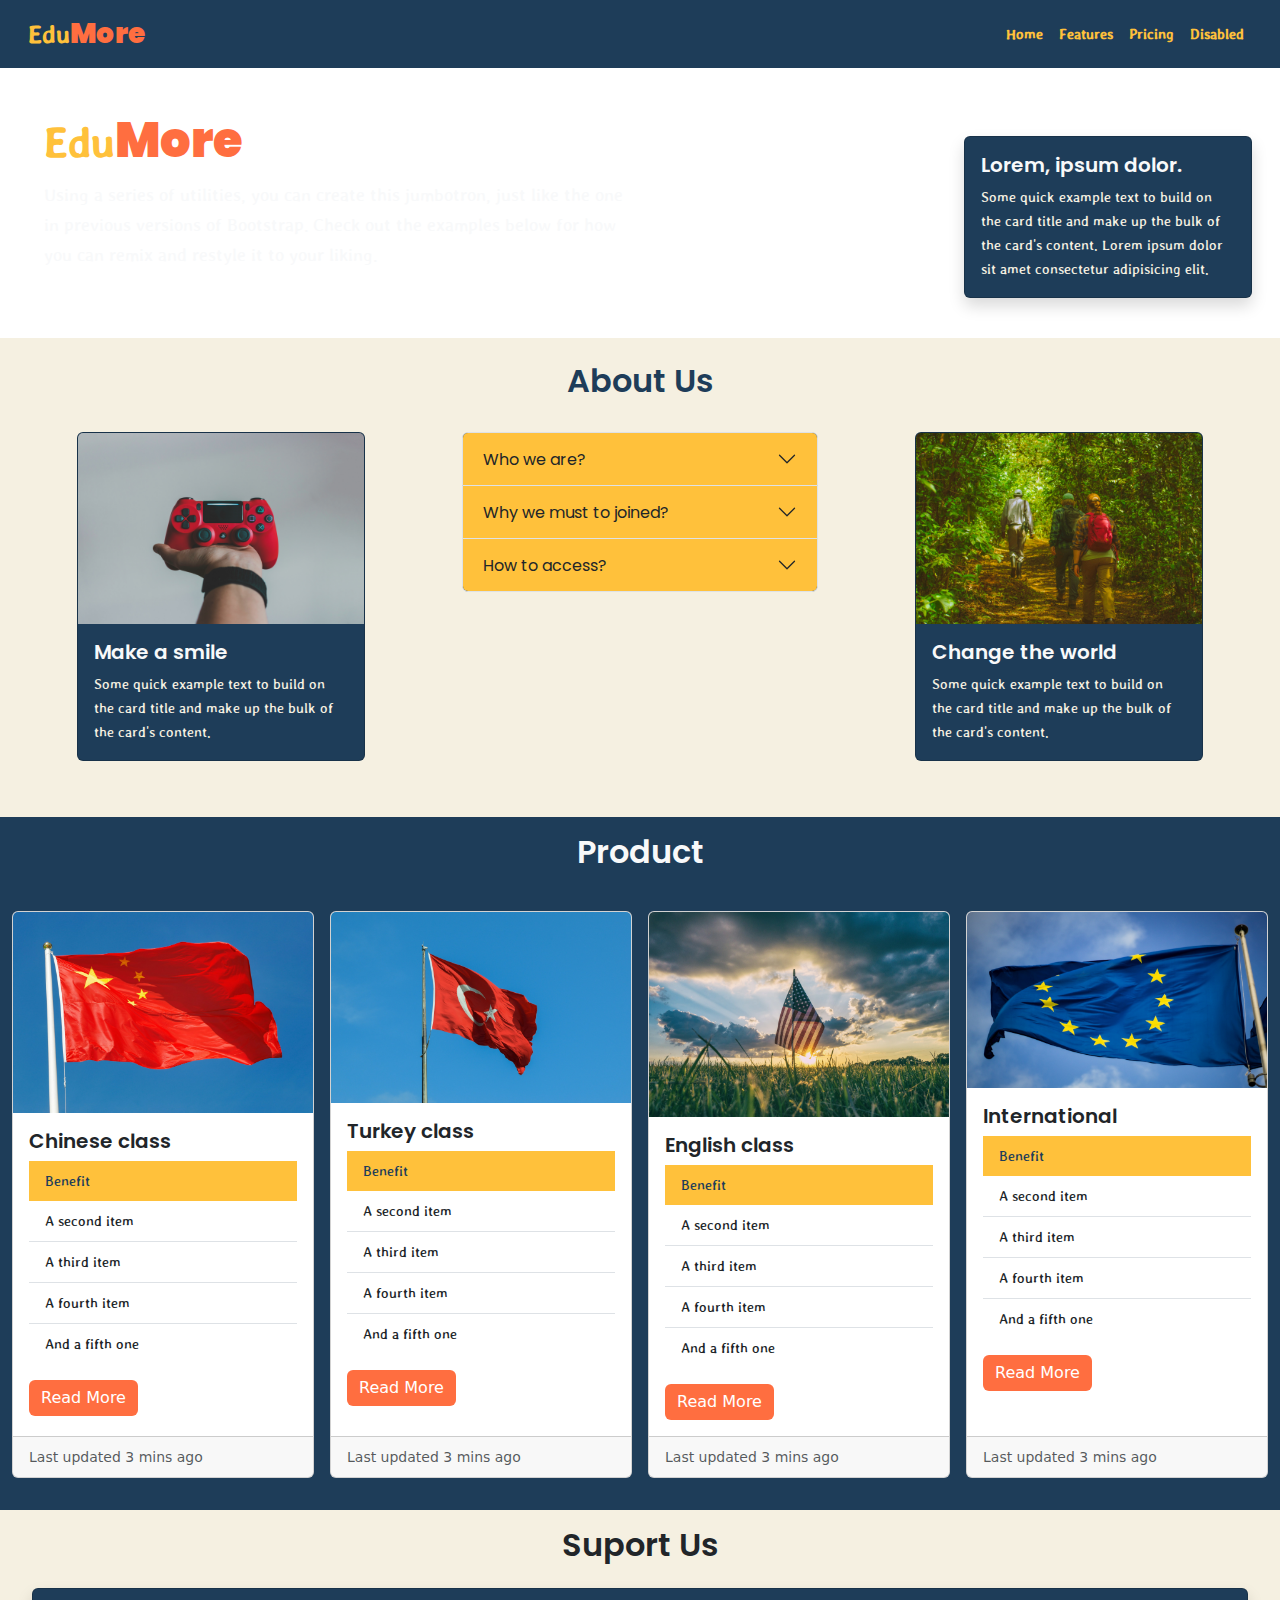
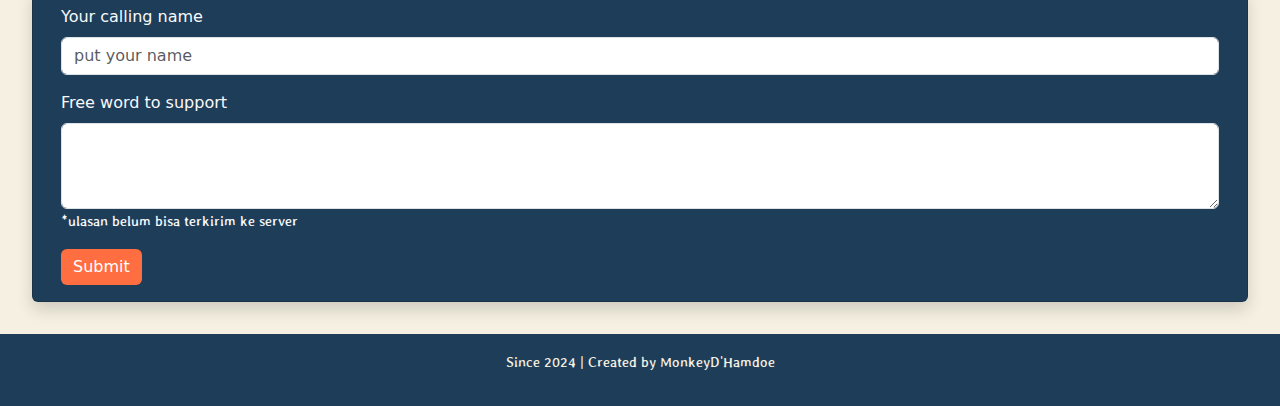
==== index.html @ 5a93ceb5 "edumore" ====
<!doctype html>
<html lang="en">

<head>
  <meta charset="utf-8">
  <meta name="viewport" content="width=device-width, initial-scale=1">
  <title>EduMore</title>
  <!-- Bootstrap Style -->
  <link href="https://cdn.jsdelivr.net/npm/bootstrap@5.3.3/dist/css/bootstrap.min.css" rel="stylesheet"
    integrity="sha384-QWTKZyjpPEjISv5WaRU9OFeRpok6YctnYmDr5pNlyT2bRjXh0JMhjY6hW+ALEwIH" crossorigin="anonymous">
  <!-- Google Fonts -->
  <link rel="preconnect" href="https://fonts.googleapis.com">
  <link rel="preconnect" href="https://fonts.gstatic.com" crossorigin>
  <link
    href="https://fonts.googleapis.com/css2?family=Poppins:ital,wght@0,100;0,200;0,300;0,400;0,500;0,600;0,700;0,800;0,900;1,100;1,200;1,300;1,400;1,500;1,600;1,700;1,800;1,900&family=Stylish&display=swap"
    rel="stylesheet">
  <!-- Edumore Style -->
  <link rel="stylesheet" href="style.css">
</head>

<body>
  <!-- Navbar -->
  <nav class="navbar navbar-expand-lg bg-edu fixed-top">
    <div class="container-fluid mx-3">
      <a class="navbar-brand edu-logo fs-3" href="#">Edu<span class="more">More</span></a>
      <button class="navbar-toggler" type="button" data-bs-toggle="collapse" data-bs-target="#navbarNavAltMarkup"
        aria-controls="navbarNavAltMarkup" aria-expanded="false" aria-label="Toggle navigation">
        <span class="navbar-toggler-icon"></span>
      </button>
      <div class="collapse navbar-collapse" id="navbarNavAltMarkup">
        <div class="navbar-nav ms-auto">
          <a class="nav-link" href="#">Home</a>
          <a class="nav-link" href="#">Features</a>
          <a class="nav-link" href="#">Pricing</a>
          <a class="nav-link" href="#">Disabled</a>
        </div>
      </div>
    </div>
  </nav>
  <!-- Last Navbar -->

  <!-- Hero -->
  <section id="hero" class="hero">
    <div class="p-3">
      <div class="container-fluid pt-4 my-4">
        <div class="row pt-5">
          <div class="col ms-3">
            <h1 class="display-5 edu-logo">Edu<span class="more">More</span></h1>
            <p class="fs-5 text-light ">Using a series of utilities, you can create this jumbotron, just like the one in
              previous versions of Bootstrap. Check out the examples below for how you can remix and restyle it to your
              liking.
            </p>
          </div>
          <div class="col">
            <div class="card ms-auto mt-4 bg-edu shadow" style="width: 18rem;">
              <div class="card-body text-light">
                <h5 class="card-title">Lorem, ipsum dolor.</h5>
                <p class="card-text">Some quick example text to build on the card title and make up the bulk of the
                  card's content. Lorem ipsum dolor sit amet consectetur adipisicing elit.</p>
              </div>
            </div>
          </div>
        </div>
      </div>
    </div>
  </section>
  <!-- Last Hero -->

  <!-- About -->
  <section id="about" class="about">
    <main class="container-fluid p-4">
      <div class="row">
        <h2 class="text-center">About Us</h2>
      </div>
      <div class="row mt-2 pb-3">
        <div class="col my-3">
          <div class="card bg-edu text-light m-auto" style="width: 18rem;">
            <img src="image/games.jpg" class="card-img-top" alt="...">
            <div class="card-body">
              <h5 class="card-title">Make a smile</h5>
              <p class="card-text">Some quick example text to build on the card title and make up the bulk of the card's
                content.</p>
            </div>
          </div>
        </div>
        <div class="col my-3">
          <div class="accordion m-auto" id="accordionFlushExample">
            <div class="accordion-item bg-edu text-light">
              <h2 class="accordion-header">
                <button class="accordion-button btn-warning collapsed" type="button" data-bs-toggle="collapse"
                  data-bs-target="#flush-collapseOne" aria-expanded="false" aria-controls="flush-collapseOne">
                  Who we are?
                </button>
              </h2>
              <div id="flush-collapseOne" class="accordion-collapse collapse" data-bs-parent="#accordionFlushExample">
                <div class="accordion-body text-cont">Placeholder content for this accordion, which is intended to
                  demonstrate the
                  <code>.accordion-flush</code> class. This is the first item's accordion body.
                </div>
              </div>
            </div>
            <div class="accordion-item bg-edu text-light">
              <h2 class="accordion-header">
                <button class="accordion-button btn-warning collapsed" type="button" data-bs-toggle="collapse"
                  data-bs-target="#flush-collapseTwo" aria-expanded="false" aria-controls="flush-collapseTwo">
                  Why we must to joined?
                </button>
              </h2>
              <div id="flush-collapseTwo" class="accordion-collapse collapse" data-bs-parent="#accordionFlushExample">
                <div class="accordion-body text-cont">Placeholder content for this accordion, which is intended to
                  demonstrate the
                  <code>.accordion-flush</code> class. This is the second item's accordion body. Let's imagine this
                  being
                  filled with some actual content.
                </div>
              </div>
            </div>
            <div class="accordion-item bg-edu text-light">
              <h2 class="accordion-header">
                <button class="accordion-button btn-warning collapsed" type="button" data-bs-toggle="collapse"
                  data-bs-target="#flush-collapseThree" aria-expanded="false" aria-controls="flush-collapseThree">
                  How to access?
                </button>
              </h2>
              <div id="flush-collapseThree" class="accordion-collapse collapse" data-bs-parent="#accordionFlushExample">
                <div class="accordion-body text-cont">Placeholder content for this accordion, which is intended to
                  demonstrate the
                  <code>.accordion-flush</code> class. This is the third item's accordion body.
                </div>
              </div>
            </div>
          </div>
        </div>
        <div class="col my-3">
          <div class="card bg-edu text-light m-auto" style="width: 18rem;">
            <img src="image/hiking.jpg" class="card-img-top" alt="...">
            <div class="card-body">
              <h5 class="card-title">Change the world</h5>
              <p class="card-text">Some quick example text to build on the card title and make up the bulk of the card's
                content.</p>
            </div>
          </div>
        </div>
      </div>
    </main>
  </section>
  <!-- Last About -->

  <!-- Product -->
  <section id="product" class="product bg-edu">
    <main class="container-fluid py-3">
      <div class="row">
        <h2 class="text-center text-light">Product</h2>
      </div>
      <div class="row my-3 row-cols-1 row-cols-md-4 g-3">
        <div class="col">
          <div class="card h-100">
            <img src="image/flag/china.jpg" class="card-img-top" alt="">
            <div class="card-body">
              <h5 class="card-title">Chinese class</h5>
              <ul class="list-group list-group-flush">
                <li class="list-group-item active" aria-current="true">Benefit</li>
                <li class="list-group-item">A second item</li>
                <li class="list-group-item">A third item</li>
                <li class="list-group-item">A fourth item</li>
                <li class="list-group-item">And a fifth one</li>
              </ul>
              <button type="button" class="btn btn-primary mt-3">Read More</button>
            </div>
            <div class="card-footer">
              <small class="text-body-secondary">Last updated 3 mins ago</small>
            </div>
          </div>
        </div>
        <div class="col">
          <div class="card h-100">
            <img src="image/flag/turk.jpg" class="card-img-top" alt="">
            <div class="card-body">
              <h5 class="card-title">Turkey class</h5>
              <ul class="list-group list-group-flush">
                <li class="list-group-item active" aria-current="true">Benefit</li>
                <li class="list-group-item">A second item</li>
                <li class="list-group-item">A third item</li>
                <li class="list-group-item">A fourth item</li>
                <li class="list-group-item">And a fifth one</li>
              </ul>
              <button type="button" class="btn btn-primary mt-3">Read More</button>
            </div>
            <div class="card-footer">
              <small class="text-body-secondary">Last updated 3 mins ago</small>
            </div>
          </div>
        </div>
        <div class="col">
          <div class="card h-100">
            <img src="image/flag/usa.jpg" class="card-img-top" alt="">
            <div class="card-body">
              <h5 class="card-title">English class</h5>
              <ul class="list-group list-group-flush">
                <li class="list-group-item active" aria-current="true">Benefit</li>
                <li class="list-group-item">A second item</li>
                <li class="list-group-item">A third item</li>
                <li class="list-group-item">A fourth item</li>
                <li class="list-group-item">And a fifth one</li>
              </ul>
              <button type="button" class="btn btn-primary mt-3">Read More</button>
            </div>
            <div class="card-footer">
              <small class="text-body-secondary">Last updated 3 mins ago</small>
            </div>
          </div>
        </div>
        <div class="col">
          <div class="card h-100">
            <img src="image/flag/pbb.jpg" class="card-img-top" alt="">
            <div class="card-body">
              <h5 class="card-title">International</h5>
              <ul class="list-group list-group-flush">
                <li class="list-group-item active" aria-current="true">Benefit</li>
                <li class="list-group-item">A second item</li>
                <li class="list-group-item">A third item</li>
                <li class="list-group-item">A fourth item</li>
                <li class="list-group-item">And a fifth one</li>
              </ul>
              <button type="button" class="btn btn-primary mt-3">Read More</button>
            </div>
            <div class="card-footer">
              <small class="text-body-secondary">Last updated 3 mins ago</small>
            </div>
          </div>
        </div>
      </div>
    </main>
  </section>
  <!-- Last Product -->
  <!-- Suport -->
  <section id="suport" class="suport">
    <main class="container-fluid py-3">
      <div class="row">
        <h2 class="text-center">Suport Us</h2>
      </div>
      <div class="row my-3">
        <div class="card m-auto shadow bg-edu">
          <div class="card-body ">
            <div class="mb-3">
              <label for="exampleFormControlInput1" class="form-label text-light">Your calling name</label>
              <input type="name" class="form-control" id="exampleFormControlInput1" placeholder="put your name">
            </div>
            <div class="mb-3">
              <label for="exampleFormControlTextarea1" class="form-label text-light">Free word to support</label>
              <textarea class="form-control" id="exampleFormControlTextarea1" rows="3"></textarea>
              <p class="text-light">*ulasan belum bisa terkirim ke server</p>
            </div>
            <!-- Button trigger modal -->
            <button type="button" class="btn btn-primary" data-bs-toggle="modal" data-bs-target="#staticBackdrop">
              Submit
            </button>

            <!-- Modal -->
            <div class="modal fade" id="staticBackdrop" data-bs-backdrop="static" data-bs-keyboard="false" tabindex="-1"
              aria-labelledby="staticBackdropLabel" aria-hidden="true">
              <div class="modal-dialog">
                <div class="modal-content">
                  <div class="modal-header bg-edu text-light">
                    <h1 class="modal-title fs-5" id="staticBackdropLabel">Thankyou for support</h1>
                  </div>
                  <div class="modal-body">
                    Lorem ipsum dolor sit amet, consectetur adipisicing elit. Modi itaque expedita labore quas
                    consectetur doloremque totam quae ad fugiat, eos obcaecati alias? Ut quos voluptatem perferendis
                    accusantium debitis quae fugit?
                  </div>
                  <div class="modal-footer">
                    <button type="button" class="btn btn-secondary" data-bs-dismiss="modal">Close</button>
                    <!-- <a href="hasna.html"><button type="button" class="btn btn-primary">I'm Hasna</button></a> -->

                  </div>
                </div>
              </div>
            </div>
          </div>
        </div>
      </div>
    </main>
  </section>
  <!-- Last Suport -->
  <!-- Footer -->
  <footer class="bg-edu">
    <div class="container-fluid py-3">
      <div class="row">
        <p class="text-center">Since 2024 | Created by <a href="https://monkeydehamdoe.github.io/">MonkeyD'Hamdoe</a>
        </p>
      </div>
    </div>
  </footer>
  <!-- Last Footer -->
  <script src="https://cdn.jsdelivr.net/npm/bootstrap@5.3.3/dist/js/bootstrap.bundle.min.js"
    integrity="sha384-YvpcrYf0tY3lHB60NNkmXc5s9fDVZLESaAA55NDzOxhy9GkcIdslK1eN7N6jIeHz"
    crossorigin="anonymous"></script>
</body>

</html>
---- style.css ----
:root {
  --dark: #1e3d59;
  --primary: #ff6e40;
  --friend: #ffc13b;
  --light: #f5f0e1;
}

/* Utility */
h1,
h2,
h3,
h4,
h5 {
  font-family: "Poppins", sans-serif;
  font-weight: 600;
  font-style: normal;
}

p,
.text-cont,
ul,
.suport .modal-body {
  font-family: "Stylish", serif;
  font-weight: 400;
  font-style: normal;
}

.btn-primary {
  background-color: var(--primary);
  border: var(--primary);
}

.btn-primary:hover {
  background-color: var(--friend);
  border: var(--friend);
}

.btn-warning {
  background-color: var(--friend);
}

.btn-warning:hover {
  background-color: var(--primary);
  border: var(--primary);
}

.text-light {
  color: var(--light);
}

/* Navbar */
.edu-logo {
  font-family: "Stylish", serif;
  font-weight: 800;
  font-style: normal;
  color: var(--friend);

}

.more {
  font-family: "Poppins", sans-serif;
  font-weight: 900;
  font-style: normal;
  color: var(--primary);
}

.navbar-brand:hover {
  color: var(--friend);
}

.bg-edu {
  background-color: var(--dark);
}

.nav-link {
  color: var(--friend);
  font-family: "Stylish", serif;
  font-weight: 800;
  font-style: normal;
}

.nav-link:hover {
  color: var(--primary);
}

/* Hero */
.hero {
  background-image: url(image/sudo.jpg);
  background-position: center;
  background-size: cover;
}


/* About */
.about {
  background-color: var(--light);
}

.accordion {
  width: 90%;
}

.accordion-button:active {
  background-color: var(--friend);
}

.about h2 {
  color: var(--dark);

}

/* Product */
.product .active {
  background-color: var(--friend);
  border: var(--friend);
  color: #1e3d59;
}

/* Suport */
.suport {
  background-color: var(--light);
}

.suport .card {
  width: 95%;
}

.suport .modal-body {
  background-color: var(--light);
}

.suport .modal-footer .btn-primary {
  background-color: var(--dark);
  color: var(--light);
}

.suport .modal-footer .btn-primary:hover {
  background-color: #29567d;
  color: var(--light);
}

.suport .modal-footer {
  background-color: var(--primary);
}

/* Footer */
footer a,
p {
  text-decoration: none;
  color: var(--light);
}

footer a:hover {
  color: var(--friend);
}
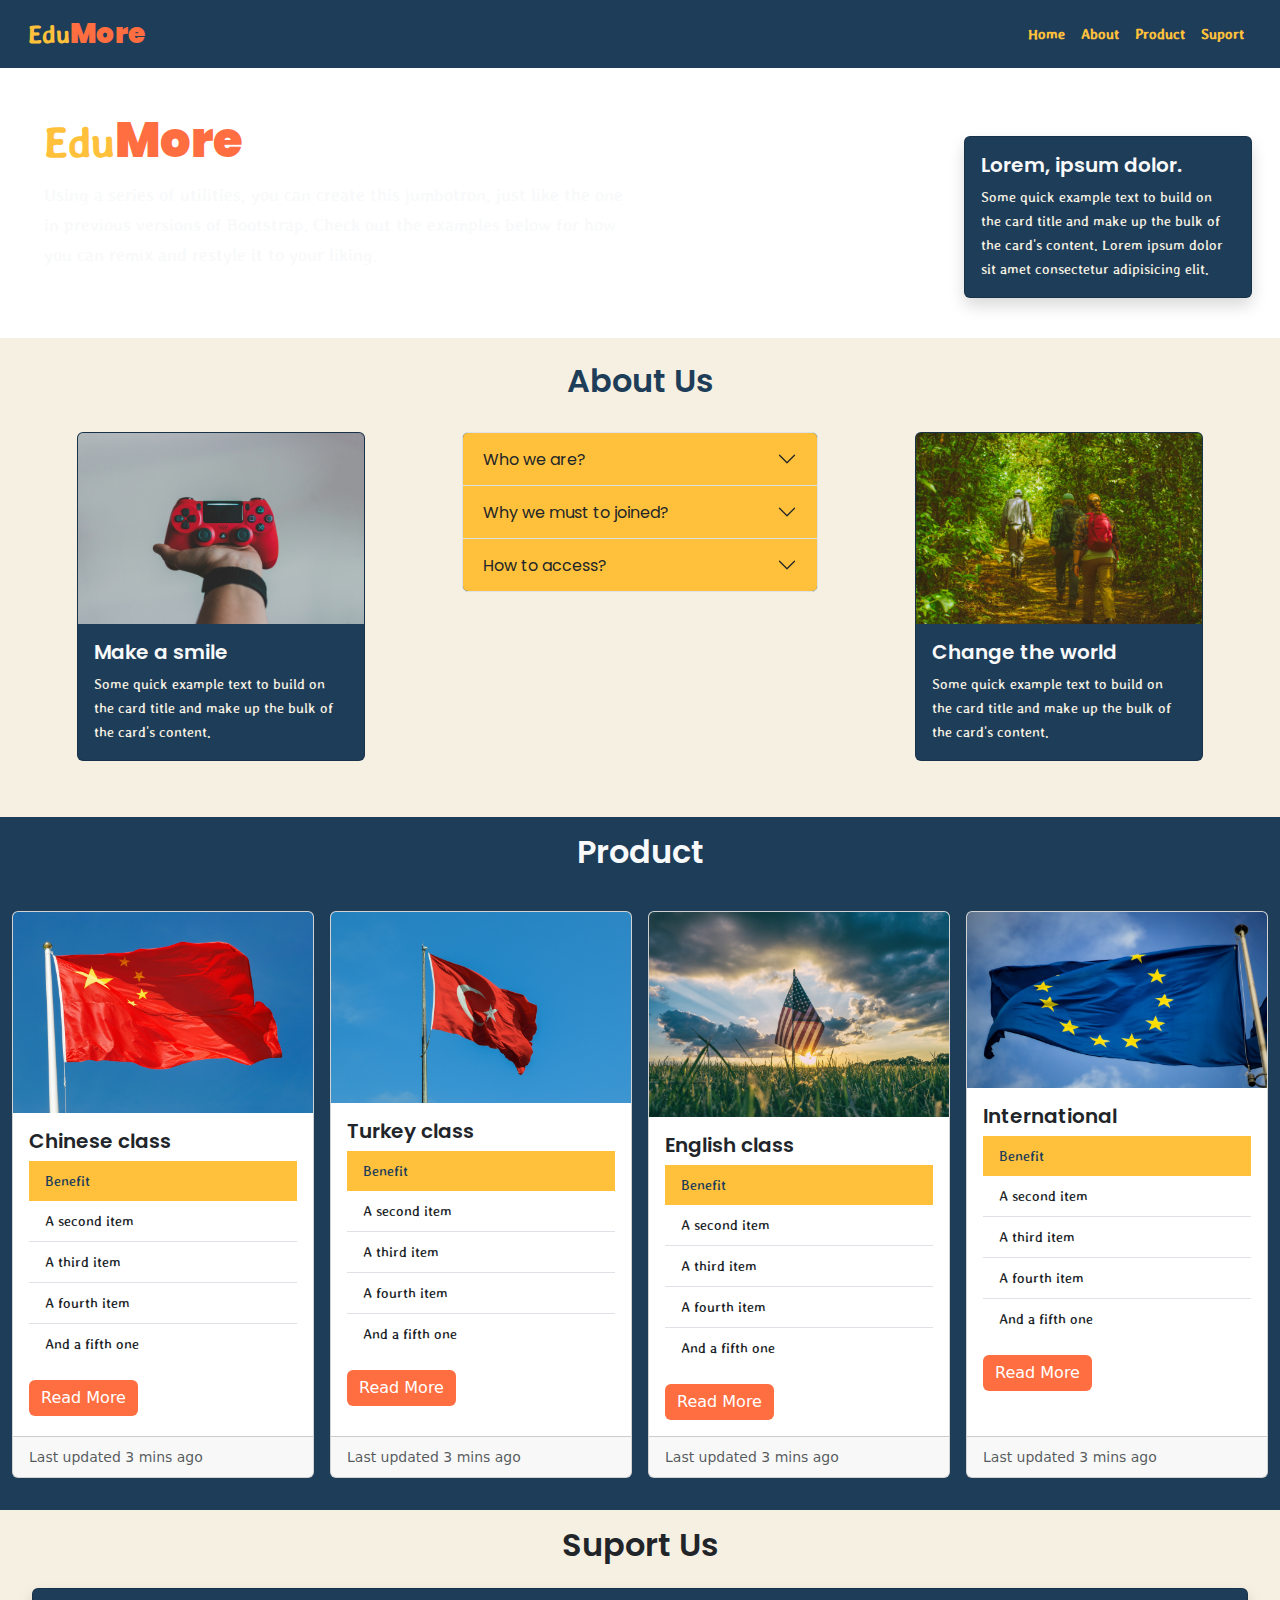
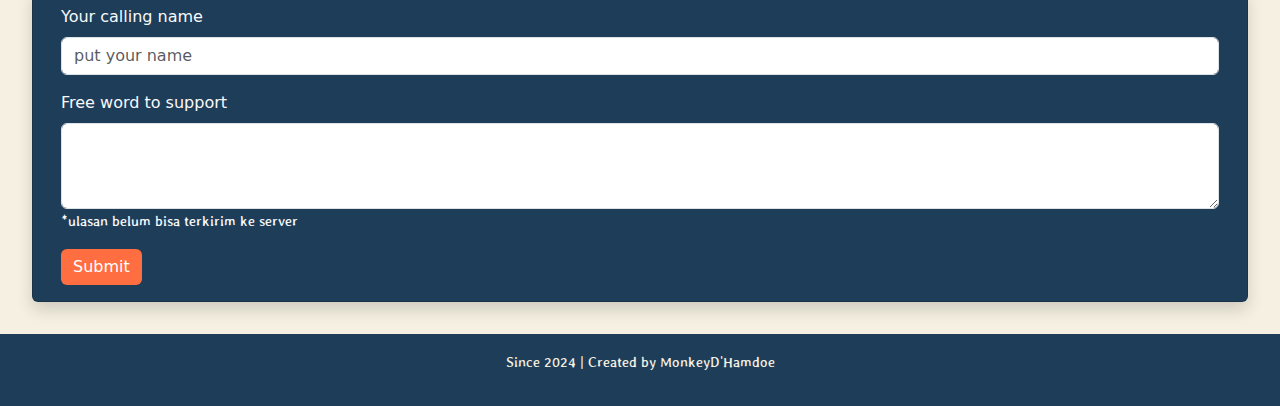
==== commit 37eb4638: "link dash" ====
--- a/index.html
+++ b/index.html
@@ -29,16 +29,15 @@
       </button>
       <div class="collapse navbar-collapse" id="navbarNavAltMarkup">
         <div class="navbar-nav ms-auto">
-          <a class="nav-link" href="#">Home</a>
-          <a class="nav-link" href="#">Features</a>
-          <a class="nav-link" href="#">Pricing</a>
-          <a class="nav-link" href="#">Disabled</a>
+          <a class="nav-link" href="#hero">Home</a>
+          <a class="nav-link" href="#about">About</a>
+          <a class="nav-link" href="#product">Product</a>
+          <a class="nav-link" href="#suport">Suport</a>
         </div>
       </div>
     </div>
   </nav>
   <!-- Last Navbar -->
-
   <!-- Hero -->
   <section id="hero" class="hero">
     <div class="p-3">
@@ -65,7 +64,6 @@
     </div>
   </section>
   <!-- Last Hero -->
-
   <!-- About -->
   <section id="about" class="about">
     <main class="container-fluid p-4">
@@ -145,7 +143,6 @@
     </main>
   </section>
   <!-- Last About -->
-
   <!-- Product -->
   <section id="product" class="product bg-edu">
     <main class="container-fluid py-3">
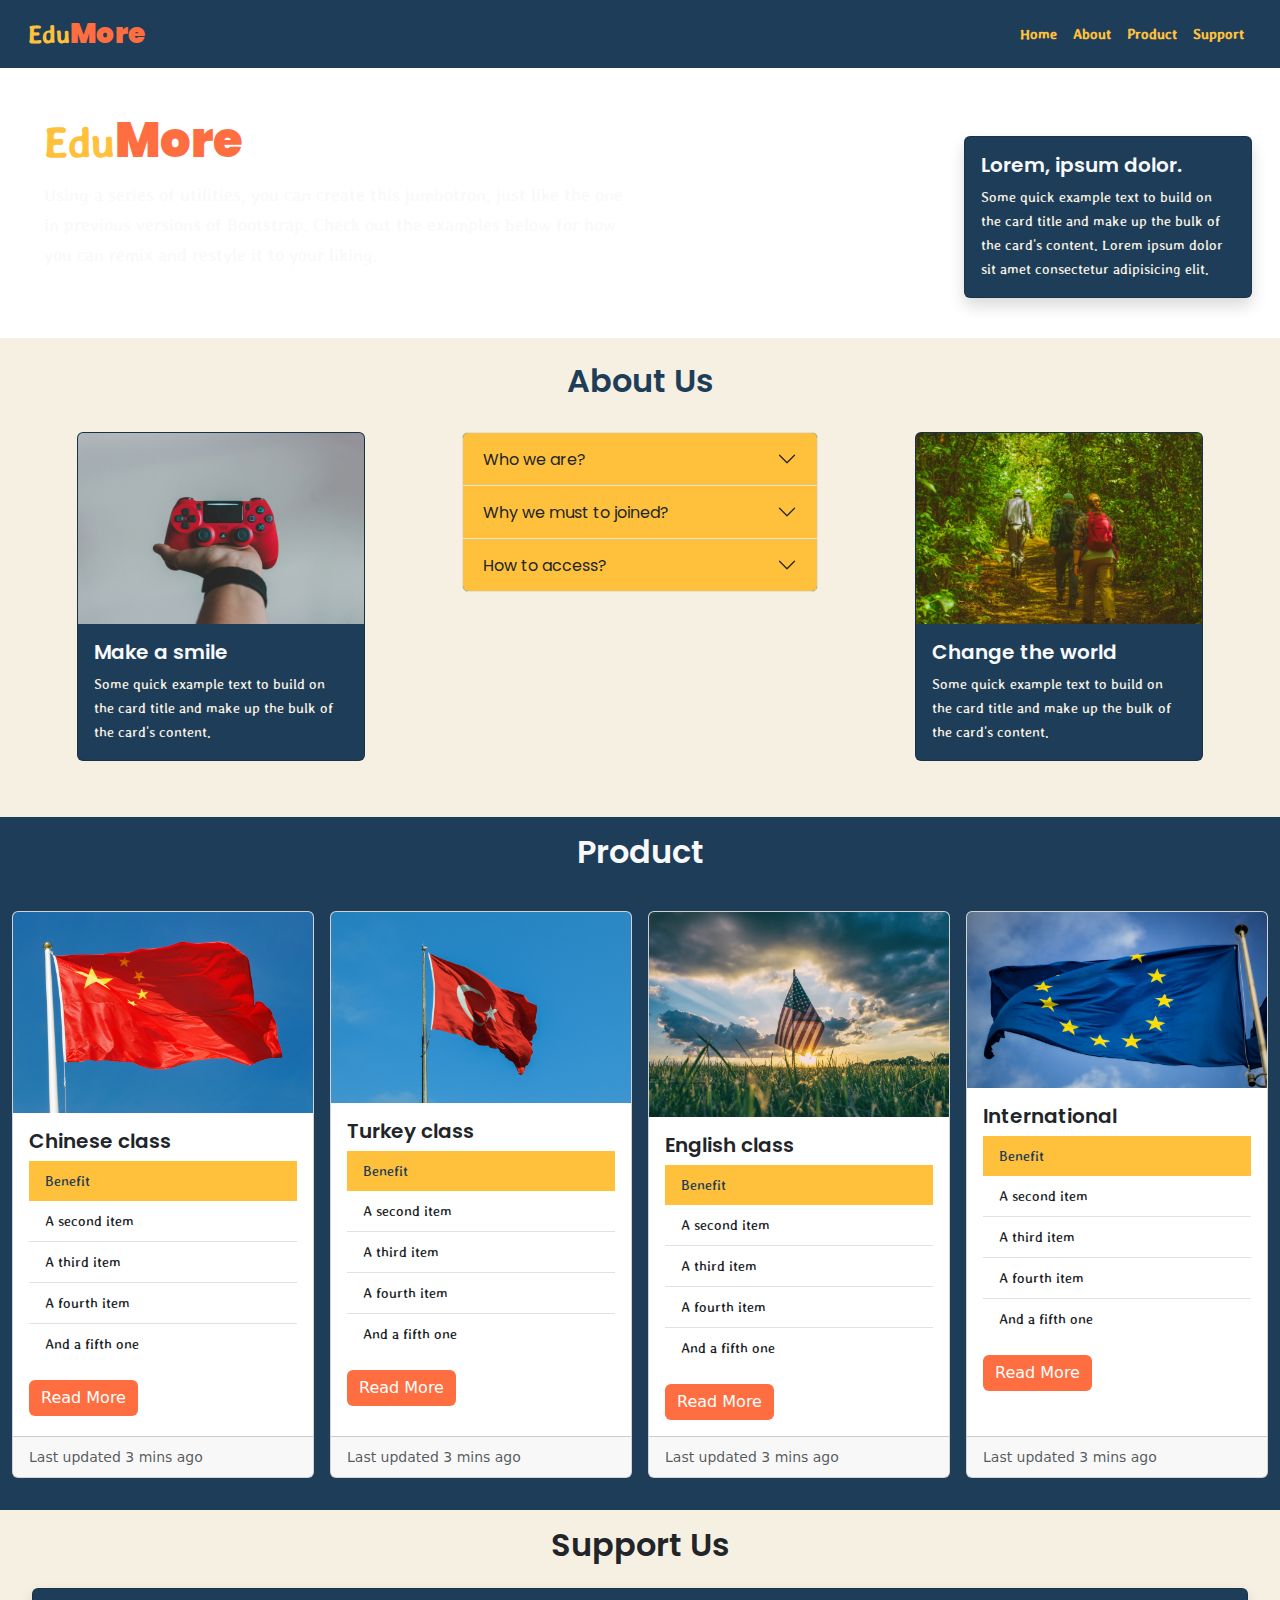
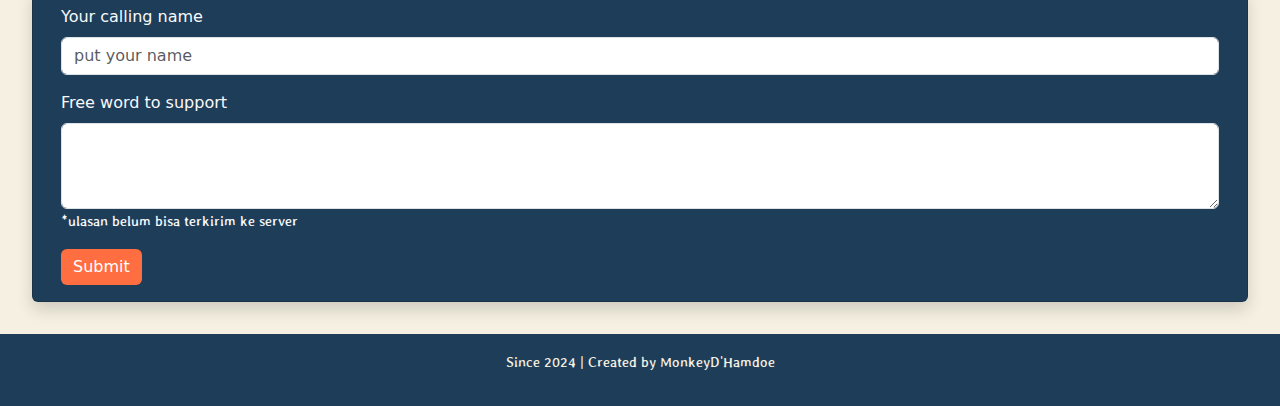
==== commit 843a9d6f: "ada yang baru" ====
--- a/index.html
+++ b/index.html
@@ -6,8 +6,10 @@
   <meta name="viewport" content="width=device-width, initial-scale=1">
   <title>EduMore</title>
   <!-- Bootstrap Style -->
-  <link href="https://cdn.jsdelivr.net/npm/bootstrap@5.3.3/dist/css/bootstrap.min.css" rel="stylesheet"
-    integrity="sha384-QWTKZyjpPEjISv5WaRU9OFeRpok6YctnYmDr5pNlyT2bRjXh0JMhjY6hW+ALEwIH" crossorigin="anonymous">
+  <!-- <link href="https://cdn.jsdelivr.net/npm/bootstrap@5.3.3/dist/css/bootstrap.min.css" rel="stylesheet"
+    integrity="sha384-QWTKZyjpPEjISv5WaRU9OFeRpok6YctnYmDr5pNlyT2bRjXh0JMhjY6hW+ALEwIH" crossorigin="anonymous"> -->
+  <link rel="stylesheet" href="bootstrap-5.3.3-dist/css/bootstrap.css">
+  <link rel="stylesheet" href="bootstrap-5.3.3-dist/css/bootstrap.min.css">
   <!-- Google Fonts -->
   <link rel="preconnect" href="https://fonts.googleapis.com">
   <link rel="preconnect" href="https://fonts.gstatic.com" crossorigin>
@@ -32,7 +34,7 @@
           <a class="nav-link" href="#hero">Home</a>
           <a class="nav-link" href="#about">About</a>
           <a class="nav-link" href="#product">Product</a>
-          <a class="nav-link" href="#suport">Suport</a>
+          <a class="nav-link" href="#suport">Support</a>
         </div>
       </div>
     </div>
@@ -234,7 +236,7 @@
   <section id="suport" class="suport">
     <main class="container-fluid py-3">
       <div class="row">
-        <h2 class="text-center">Suport Us</h2>
+        <h2 class="text-center">Support Us</h2>
       </div>
       <div class="row my-3">
         <div class="card m-auto shadow bg-edu">
@@ -268,7 +270,7 @@
                   </div>
                   <div class="modal-footer">
                     <button type="button" class="btn btn-secondary" data-bs-dismiss="modal">Close</button>
-                    <!-- <a href="hasna.html"><button type="button" class="btn btn-primary">I'm Hasna</button></a> -->
+                    <a href="hasna/index.html"><button type="button" class="btn btn-primary">I'm Hasna</button></a>
 
                   </div>
                 </div>
@@ -290,9 +292,10 @@
     </div>
   </footer>
   <!-- Last Footer -->
-  <script src="https://cdn.jsdelivr.net/npm/bootstrap@5.3.3/dist/js/bootstrap.bundle.min.js"
+  <!-- <script src="https://cdn.jsdelivr.net/npm/bootstrap@5.3.3/dist/js/bootstrap.bundle.min.js"
     integrity="sha384-YvpcrYf0tY3lHB60NNkmXc5s9fDVZLESaAA55NDzOxhy9GkcIdslK1eN7N6jIeHz"
-    crossorigin="anonymous"></script>
+    crossorigin="anonymous"></script> -->
+  <script src="bootstrap-5.3.3-dist/js/bootstrap.js"></script>
 </body>
 
 </html>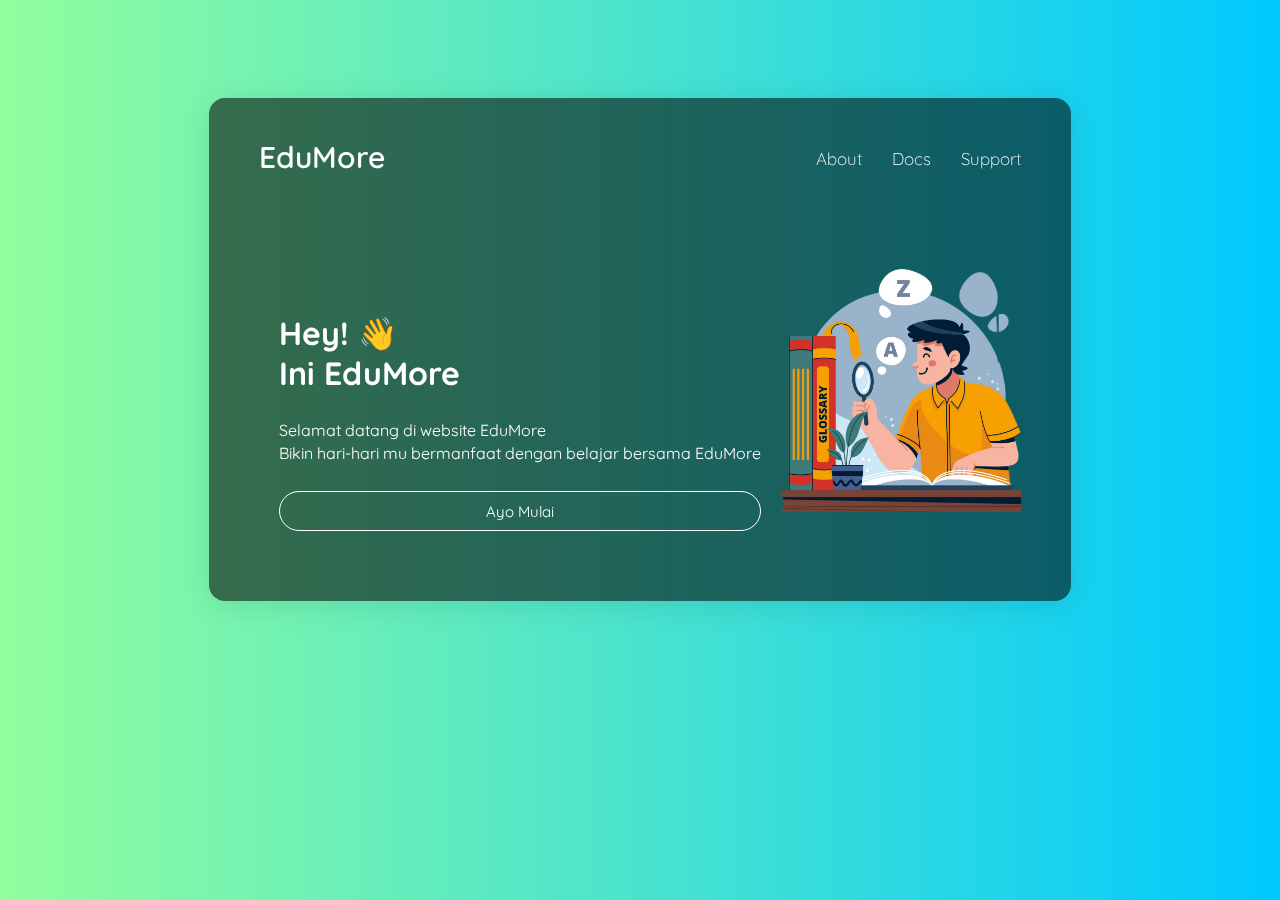
==== commit 8724addc: "new style" ====
--- a/index.html
+++ b/index.html
@@ -1,301 +1,37 @@
-<!doctype html>
+<!DOCTYPE html>
 <html lang="en">
+<head>
+  <meta charset="UTF-8">
+  <meta name="viewport" content="width=device-width, initial-scale=1.0">
 
-<head>
-  <meta charset="utf-8">
-  <meta name="viewport" content="width=device-width, initial-scale=1">
-  <title>EduMore</title>
-  <!-- Bootstrap Style -->
-  <!-- <link href="https://cdn.jsdelivr.net/npm/bootstrap@5.3.3/dist/css/bootstrap.min.css" rel="stylesheet"
-    integrity="sha384-QWTKZyjpPEjISv5WaRU9OFeRpok6YctnYmDr5pNlyT2bRjXh0JMhjY6hW+ALEwIH" crossorigin="anonymous"> -->
-  <link rel="stylesheet" href="bootstrap-5.3.3-dist/css/bootstrap.css">
-  <link rel="stylesheet" href="bootstrap-5.3.3-dist/css/bootstrap.min.css">
-  <!-- Google Fonts -->
-  <link rel="preconnect" href="https://fonts.googleapis.com">
-  <link rel="preconnect" href="https://fonts.gstatic.com" crossorigin>
-  <link
-    href="https://fonts.googleapis.com/css2?family=Poppins:ital,wght@0,100;0,200;0,300;0,400;0,500;0,600;0,700;0,800;0,900;1,100;1,200;1,300;1,400;1,500;1,600;1,700;1,800;1,900&family=Stylish&display=swap"
-    rel="stylesheet">
-  <!-- Edumore Style -->
+  <!-- My CSS -->
   <link rel="stylesheet" href="style.css">
+  <title>Testtimoni</title>
 </head>
-
 <body>
-  <!-- Navbar -->
-  <nav class="navbar navbar-expand-lg bg-edu fixed-top">
-    <div class="container-fluid mx-3">
-      <a class="navbar-brand edu-logo fs-3" href="#">Edu<span class="more">More</span></a>
-      <button class="navbar-toggler" type="button" data-bs-toggle="collapse" data-bs-target="#navbarNavAltMarkup"
-        aria-controls="navbarNavAltMarkup" aria-expanded="false" aria-label="Toggle navigation">
-        <span class="navbar-toggler-icon"></span>
-      </button>
-      <div class="collapse navbar-collapse" id="navbarNavAltMarkup">
-        <div class="navbar-nav ms-auto">
-          <a class="nav-link" href="#hero">Home</a>
-          <a class="nav-link" href="#about">About</a>
-          <a class="nav-link" href="#product">Product</a>
-          <a class="nav-link" href="#suport">Support</a>
+  <div class="container">
+    <div class="glass-container">
+      <nav class="navbar">
+        <div class="logo"><a href="#">EduMore</a></div>
+        <ul class="nav-links">
+          <li class="nav-link"><a href="#">About</a></li>
+          <li class="nav-link"><a href="#">Docs</a></li>
+          <li class="nav-link"><a href="#">Support</a></li>
+        </ul>
+      </nav>
+      <div class="content">
+        <div class="main">
+          <h2>Hey! 👋 <br>Ini EduMore</h2>
+          <p>Selamat datang di website EduMore
+            <br>
+            Bikin hari-hari mu bermanfaat dengan belajar bersama EduMore</p>
+            <button>Ayo Mulai</button>
+        </div>
+        <div class="image-wrapper">
+          <img src="study.png">
         </div>
       </div>
     </div>
-  </nav>
-  <!-- Last Navbar -->
-  <!-- Hero -->
-  <section id="hero" class="hero">
-    <div class="p-3">
-      <div class="container-fluid pt-4 my-4">
-        <div class="row pt-5">
-          <div class="col ms-3">
-            <h1 class="display-5 edu-logo">Edu<span class="more">More</span></h1>
-            <p class="fs-5 text-light ">Using a series of utilities, you can create this jumbotron, just like the one in
-              previous versions of Bootstrap. Check out the examples below for how you can remix and restyle it to your
-              liking.
-            </p>
-          </div>
-          <div class="col">
-            <div class="card ms-auto mt-4 bg-edu shadow" style="width: 18rem;">
-              <div class="card-body text-light">
-                <h5 class="card-title">Lorem, ipsum dolor.</h5>
-                <p class="card-text">Some quick example text to build on the card title and make up the bulk of the
-                  card's content. Lorem ipsum dolor sit amet consectetur adipisicing elit.</p>
-              </div>
-            </div>
-          </div>
-        </div>
-      </div>
-    </div>
-  </section>
-  <!-- Last Hero -->
-  <!-- About -->
-  <section id="about" class="about">
-    <main class="container-fluid p-4">
-      <div class="row">
-        <h2 class="text-center">About Us</h2>
-      </div>
-      <div class="row mt-2 pb-3">
-        <div class="col my-3">
-          <div class="card bg-edu text-light m-auto" style="width: 18rem;">
-            <img src="image/games.jpg" class="card-img-top" alt="...">
-            <div class="card-body">
-              <h5 class="card-title">Make a smile</h5>
-              <p class="card-text">Some quick example text to build on the card title and make up the bulk of the card's
-                content.</p>
-            </div>
-          </div>
-        </div>
-        <div class="col my-3">
-          <div class="accordion m-auto" id="accordionFlushExample">
-            <div class="accordion-item bg-edu text-light">
-              <h2 class="accordion-header">
-                <button class="accordion-button btn-warning collapsed" type="button" data-bs-toggle="collapse"
-                  data-bs-target="#flush-collapseOne" aria-expanded="false" aria-controls="flush-collapseOne">
-                  Who we are?
-                </button>
-              </h2>
-              <div id="flush-collapseOne" class="accordion-collapse collapse" data-bs-parent="#accordionFlushExample">
-                <div class="accordion-body text-cont">Placeholder content for this accordion, which is intended to
-                  demonstrate the
-                  <code>.accordion-flush</code> class. This is the first item's accordion body.
-                </div>
-              </div>
-            </div>
-            <div class="accordion-item bg-edu text-light">
-              <h2 class="accordion-header">
-                <button class="accordion-button btn-warning collapsed" type="button" data-bs-toggle="collapse"
-                  data-bs-target="#flush-collapseTwo" aria-expanded="false" aria-controls="flush-collapseTwo">
-                  Why we must to joined?
-                </button>
-              </h2>
-              <div id="flush-collapseTwo" class="accordion-collapse collapse" data-bs-parent="#accordionFlushExample">
-                <div class="accordion-body text-cont">Placeholder content for this accordion, which is intended to
-                  demonstrate the
-                  <code>.accordion-flush</code> class. This is the second item's accordion body. Let's imagine this
-                  being
-                  filled with some actual content.
-                </div>
-              </div>
-            </div>
-            <div class="accordion-item bg-edu text-light">
-              <h2 class="accordion-header">
-                <button class="accordion-button btn-warning collapsed" type="button" data-bs-toggle="collapse"
-                  data-bs-target="#flush-collapseThree" aria-expanded="false" aria-controls="flush-collapseThree">
-                  How to access?
-                </button>
-              </h2>
-              <div id="flush-collapseThree" class="accordion-collapse collapse" data-bs-parent="#accordionFlushExample">
-                <div class="accordion-body text-cont">Placeholder content for this accordion, which is intended to
-                  demonstrate the
-                  <code>.accordion-flush</code> class. This is the third item's accordion body.
-                </div>
-              </div>
-            </div>
-          </div>
-        </div>
-        <div class="col my-3">
-          <div class="card bg-edu text-light m-auto" style="width: 18rem;">
-            <img src="image/hiking.jpg" class="card-img-top" alt="...">
-            <div class="card-body">
-              <h5 class="card-title">Change the world</h5>
-              <p class="card-text">Some quick example text to build on the card title and make up the bulk of the card's
-                content.</p>
-            </div>
-          </div>
-        </div>
-      </div>
-    </main>
-  </section>
-  <!-- Last About -->
-  <!-- Product -->
-  <section id="product" class="product bg-edu">
-    <main class="container-fluid py-3">
-      <div class="row">
-        <h2 class="text-center text-light">Product</h2>
-      </div>
-      <div class="row my-3 row-cols-1 row-cols-md-4 g-3">
-        <div class="col">
-          <div class="card h-100">
-            <img src="image/flag/china.jpg" class="card-img-top" alt="">
-            <div class="card-body">
-              <h5 class="card-title">Chinese class</h5>
-              <ul class="list-group list-group-flush">
-                <li class="list-group-item active" aria-current="true">Benefit</li>
-                <li class="list-group-item">A second item</li>
-                <li class="list-group-item">A third item</li>
-                <li class="list-group-item">A fourth item</li>
-                <li class="list-group-item">And a fifth one</li>
-              </ul>
-              <button type="button" class="btn btn-primary mt-3">Read More</button>
-            </div>
-            <div class="card-footer">
-              <small class="text-body-secondary">Last updated 3 mins ago</small>
-            </div>
-          </div>
-        </div>
-        <div class="col">
-          <div class="card h-100">
-            <img src="image/flag/turk.jpg" class="card-img-top" alt="">
-            <div class="card-body">
-              <h5 class="card-title">Turkey class</h5>
-              <ul class="list-group list-group-flush">
-                <li class="list-group-item active" aria-current="true">Benefit</li>
-                <li class="list-group-item">A second item</li>
-                <li class="list-group-item">A third item</li>
-                <li class="list-group-item">A fourth item</li>
-                <li class="list-group-item">And a fifth one</li>
-              </ul>
-              <button type="button" class="btn btn-primary mt-3">Read More</button>
-            </div>
-            <div class="card-footer">
-              <small class="text-body-secondary">Last updated 3 mins ago</small>
-            </div>
-          </div>
-        </div>
-        <div class="col">
-          <div class="card h-100">
-            <img src="image/flag/usa.jpg" class="card-img-top" alt="">
-            <div class="card-body">
-              <h5 class="card-title">English class</h5>
-              <ul class="list-group list-group-flush">
-                <li class="list-group-item active" aria-current="true">Benefit</li>
-                <li class="list-group-item">A second item</li>
-                <li class="list-group-item">A third item</li>
-                <li class="list-group-item">A fourth item</li>
-                <li class="list-group-item">And a fifth one</li>
-              </ul>
-              <button type="button" class="btn btn-primary mt-3">Read More</button>
-            </div>
-            <div class="card-footer">
-              <small class="text-body-secondary">Last updated 3 mins ago</small>
-            </div>
-          </div>
-        </div>
-        <div class="col">
-          <div class="card h-100">
-            <img src="image/flag/pbb.jpg" class="card-img-top" alt="">
-            <div class="card-body">
-              <h5 class="card-title">International</h5>
-              <ul class="list-group list-group-flush">
-                <li class="list-group-item active" aria-current="true">Benefit</li>
-                <li class="list-group-item">A second item</li>
-                <li class="list-group-item">A third item</li>
-                <li class="list-group-item">A fourth item</li>
-                <li class="list-group-item">And a fifth one</li>
-              </ul>
-              <button type="button" class="btn btn-primary mt-3">Read More</button>
-            </div>
-            <div class="card-footer">
-              <small class="text-body-secondary">Last updated 3 mins ago</small>
-            </div>
-          </div>
-        </div>
-      </div>
-    </main>
-  </section>
-  <!-- Last Product -->
-  <!-- Suport -->
-  <section id="suport" class="suport">
-    <main class="container-fluid py-3">
-      <div class="row">
-        <h2 class="text-center">Support Us</h2>
-      </div>
-      <div class="row my-3">
-        <div class="card m-auto shadow bg-edu">
-          <div class="card-body ">
-            <div class="mb-3">
-              <label for="exampleFormControlInput1" class="form-label text-light">Your calling name</label>
-              <input type="name" class="form-control" id="exampleFormControlInput1" placeholder="put your name">
-            </div>
-            <div class="mb-3">
-              <label for="exampleFormControlTextarea1" class="form-label text-light">Free word to support</label>
-              <textarea class="form-control" id="exampleFormControlTextarea1" rows="3"></textarea>
-              <p class="text-light">*ulasan belum bisa terkirim ke server</p>
-            </div>
-            <!-- Button trigger modal -->
-            <button type="button" class="btn btn-primary" data-bs-toggle="modal" data-bs-target="#staticBackdrop">
-              Submit
-            </button>
-
-            <!-- Modal -->
-            <div class="modal fade" id="staticBackdrop" data-bs-backdrop="static" data-bs-keyboard="false" tabindex="-1"
-              aria-labelledby="staticBackdropLabel" aria-hidden="true">
-              <div class="modal-dialog">
-                <div class="modal-content">
-                  <div class="modal-header bg-edu text-light">
-                    <h1 class="modal-title fs-5" id="staticBackdropLabel">Thankyou for support</h1>
-                  </div>
-                  <div class="modal-body">
-                    Lorem ipsum dolor sit amet, consectetur adipisicing elit. Modi itaque expedita labore quas
-                    consectetur doloremque totam quae ad fugiat, eos obcaecati alias? Ut quos voluptatem perferendis
-                    accusantium debitis quae fugit?
-                  </div>
-                  <div class="modal-footer">
-                    <button type="button" class="btn btn-secondary" data-bs-dismiss="modal">Close</button>
-                    <a href="hasna/index.html"><button type="button" class="btn btn-primary">I'm Hasna</button></a>
-
-                  </div>
-                </div>
-              </div>
-            </div>
-          </div>
-        </div>
-      </div>
-    </main>
-  </section>
-  <!-- Last Suport -->
-  <!-- Footer -->
-  <footer class="bg-edu">
-    <div class="container-fluid py-3">
-      <div class="row">
-        <p class="text-center">Since 2024 | Created by <a href="https://monkeydehamdoe.github.io/">MonkeyD'Hamdoe</a>
-        </p>
-      </div>
-    </div>
-  </footer>
-  <!-- Last Footer -->
-  <!-- <script src="https://cdn.jsdelivr.net/npm/bootstrap@5.3.3/dist/js/bootstrap.bundle.min.js"
-    integrity="sha384-YvpcrYf0tY3lHB60NNkmXc5s9fDVZLESaAA55NDzOxhy9GkcIdslK1eN7N6jIeHz"
-    crossorigin="anonymous"></script> -->
-  <script src="bootstrap-5.3.3-dist/js/bootstrap.js"></script>
+  </div>
 </body>
-
 </html>--- a/style.css
+++ b/style.css
@@ -1,155 +1,143 @@
-:root {
-  --dark: #1e3d59;
-  --primary: #ff6e40;
-  --friend: #ffc13b;
-  --light: #f5f0e1;
+@import url('https://fonts.googleapis.com/css2?family=Quicksand:wght@300..700&display=swap');
+
+*{
+  font-family: 'Quicksand', sans-serif;
 }
 
-/* Utility */
-h1,
-h2,
-h3,
-h4,
-h5 {
-  font-family: "Poppins", sans-serif;
-  font-weight: 600;
-  font-style: normal;
+a{
+  text-decoration: none;
+  color: #fff;
 }
 
-p,
-.text-cont,
-ul,
-.suport .modal-body {
-  font-family: "Stylish", serif;
-  font-weight: 400;
-  font-style: normal;
+body{
+  color: #fff;
+  background-color: #e9ff99;
+  background-image: linear-gradient(to right, #92fe9d 0%, #00c9ff 100%);
 }
 
-.btn-primary {
-  background-color: var(--primary);
-  border: var(--primary);
+.container{
+  display: flex;
+  justify-content: center;
 }
 
-.btn-primary:hover {
-  background-color: var(--friend);
-  border: var(--friend);
+.glass-container{
+  display: block;
+  max-width: 65%;
+  margin-top: 10vh;
+  margin-bottom: 30px;
+  background: rgba(0, 0, 0, 0.56);
+  padding: 50px;
+  border-radius: 16px;
+  box-shadow: 0 4px 30px rgba(0, 0, 0, 0.1);
+  backdrop-filter: blur(11.6px);
+  -webkit-backdrop-filter: blur(11.6px);
 }
 
-.btn-warning {
-  background-color: var(--friend);
+.logo {
+  display: inline-block;
+  font-size: 30px;
+  font-weight: 600;
+  margin-top: -10px;
 }
 
-.btn-warning:hover {
-  background-color: var(--primary);
-  border: var(--primary);
+ul.nav-links{
+  margin: 0;
+  float: right;
+  display: flex;
+  list-style: none;
 }
 
-.text-light {
-  color: var(--light);
+li.nav-link{
+  display: inline-block;
+  margin-left: 30px;
+  font-size: 17px;
+  font-weight: 300;
 }
 
-/* Navbar */
-.edu-logo {
-  font-family: "Stylish", serif;
-  font-weight: 800;
-  font-style: normal;
-  color: var(--friend);
-
+li.nav-link a:hover{
+  color: #92fe9d;
+  cursor: pointer;
 }
 
-.more {
-  font-family: "Poppins", sans-serif;
-  font-weight: 900;
-  font-style: normal;
-  color: var(--primary);
+.content {
+  display: flex;
+  width: 100%;
 }
 
-.navbar-brand:hover {
-  color: var(--friend);
+.main{
+  margin-top: 10vh;
+  display: inline-block;
+  padding: 20px;
 }
 
-.bg-edu {
-  background-color: var(--dark);
+.main h2{
+  font-size: 32px;
 }
 
-.nav-link {
-  color: var(--friend);
-  font-family: "Stylish", serif;
-  font-weight: 800;
-  font-style: normal;
+.main p{
+  font-size: 16px;
+  line-height: 23px;
 }
 
-.nav-link:hover {
-  color: var(--primary);
+button{
+  margin-top: 10px;
+  width: 100%;
+  height: 40px;
+  font-size: 15px;
+  color: #fff;
+  background-color: transparent;
+  border: 1px solid #fff;
+  border-radius: 20px;
+  cursor: pointer;
 }
 
-/* Hero */
-.hero {
-  background-image: url(image/sudo.jpg);
-  background-position: center;
-  background-size: cover;
+button:hover{
+  border-color: #00c9ff;
+  background-color: #00c9ff;
 }
 
-
-/* About */
-.about {
-  background-color: var(--light);
+.image-wrapper img:first-child{
+  max-width: 240px;
+  margin-top: 10vh;
 }
 
-.accordion {
-  width: 90%;
+@media screen and (max-width: 1000px) {
+  .content {
+    flex-direction: column;
+  }
+}
+@media screen and (max-width: 500px) {
+  .logo{
+    font-size: 22px;
+    margin-top: 30px;
+  }
+  nav ul.nav-links{
+    flex-direction: column;
+    margin-top: -7px;
+  }
+  li.nav-link {
+    font-size: 15px;
+    margin: 10px 0;
+
+  }
+  .main h2{
+    font-size: 28px;
+    margin-top: -50px;
+  }
+  .main p{
+    font-size: 15px;
+  }
+  button{
+    font-size: 13px;
+  }
+  .glass-container{
+    margin-top: 3vh;
+  }
+  .main{
+    padding: 10px;
+  }
+  .image-wrapper img{
+    max-width: 100px;
+  }
 }
 
-.accordion-button:active {
-  background-color: var(--friend);
-}
-
-.about h2 {
-  color: var(--dark);
-
-}
-
-/* Product */
-.product .active {
-  background-color: var(--friend);
-  border: var(--friend);
-  color: #1e3d59;
-}
-
-/* Suport */
-.suport {
-  background-color: var(--light);
-}
-
-.suport .card {
-  width: 95%;
-}
-
-.suport .modal-body {
-  background-color: var(--light);
-}
-
-.suport .modal-footer .btn-primary {
-  background-color: var(--dark);
-  color: var(--light);
-}
-
-.suport .modal-footer .btn-primary:hover {
-  background-color: #29567d;
-  color: var(--light);
-}
-
-.suport .modal-footer {
-  background-color: var(--primary);
-}
-
-/* Footer */
-footer a,
-p {
-  text-decoration: none;
-  color: var(--light);
-}
-
-footer a:hover {
-  color: var(--friend);
-}